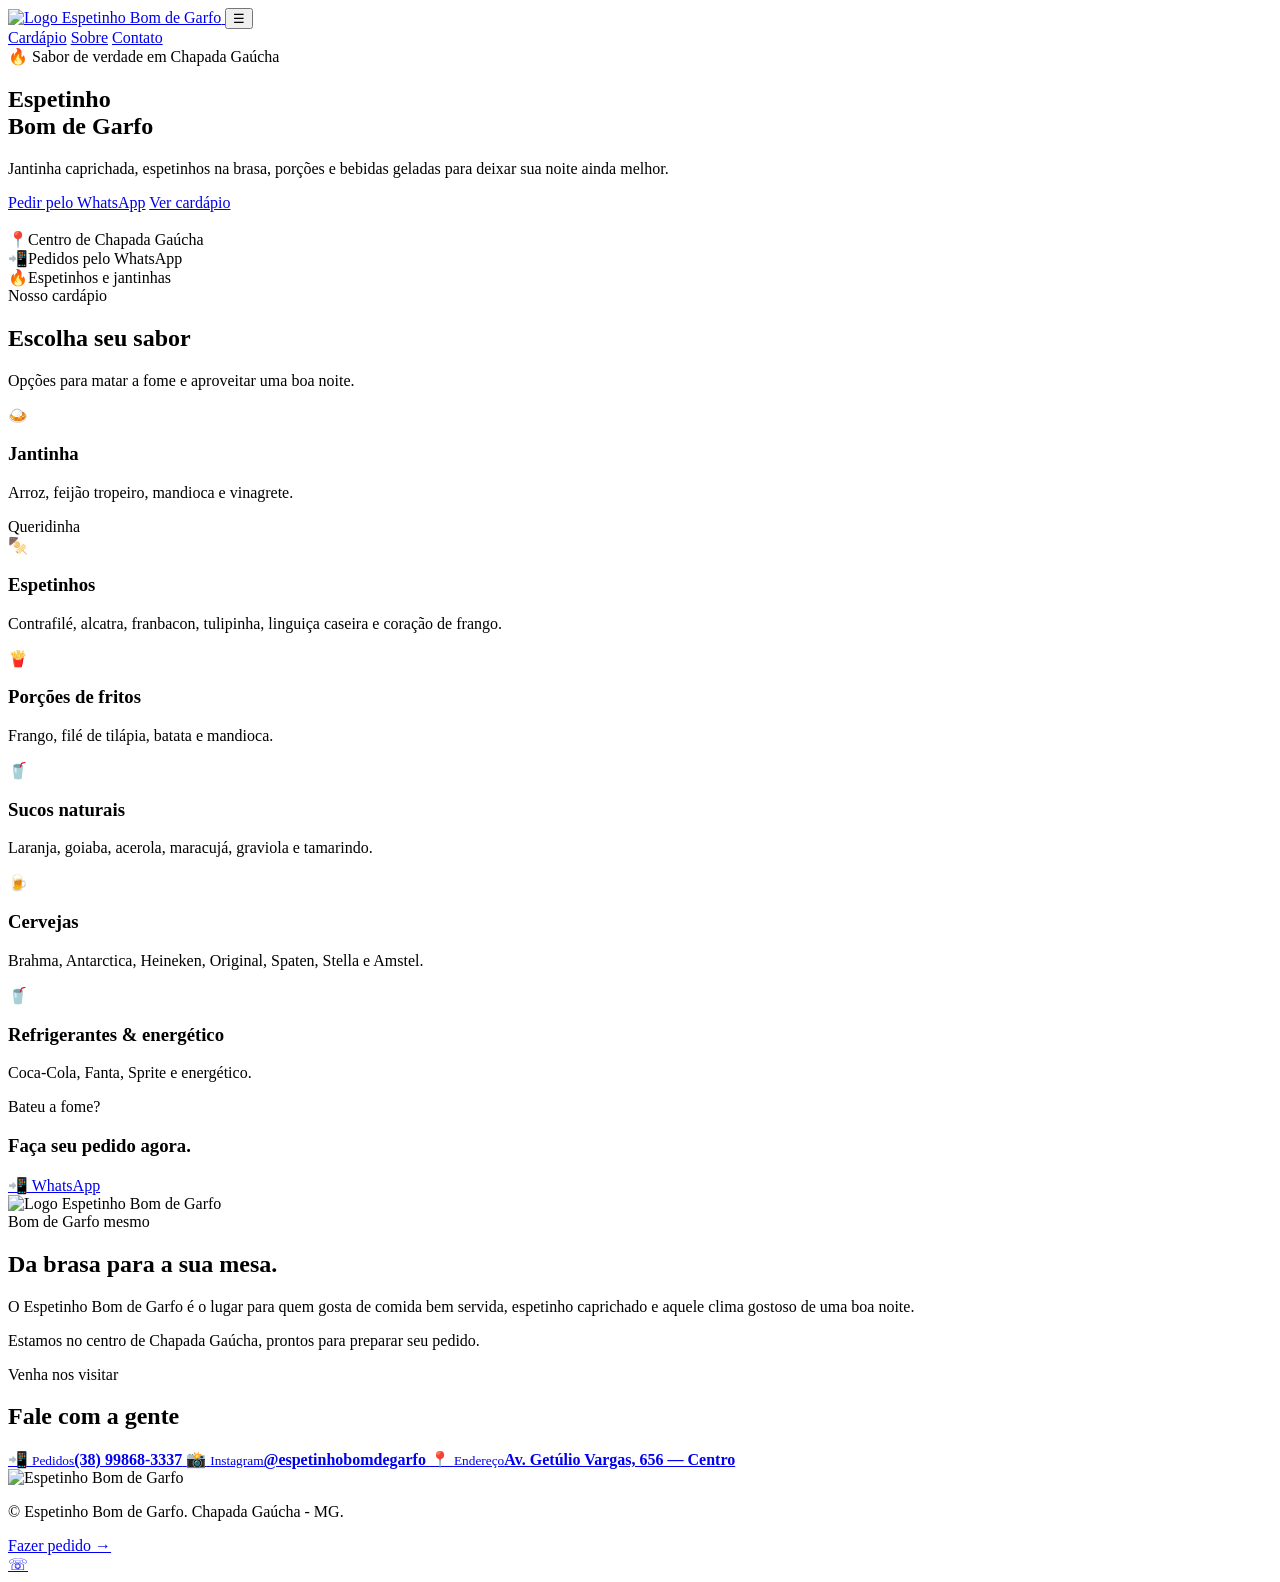
==== index.html @ 521542f4 "Update index.html" ====
<!DOCTYPE html>
<html lang="pt-BR">
<head>
  <meta charset="UTF-8">
  <meta name="viewport" content="width=device-width, initial-scale=1.0">
  <meta name="description" content="Espetinho Bom de Garfo — jantinhas, espetinhos, porções, sucos naturais e bebidas em Chapada Gaúcha - MG.">
  <meta name="theme-color" content="#111111">
  <title>Espetinho Bom de Garfo | Chapada Gaúcha - MG</title>
  <link rel="icon" type="image/png" href="assets/favicon-removebg.png">
  <link rel="preconnect" href="https://fonts.googleapis.com">
  <link rel="preconnect" href="https://fonts.gstatic.com" crossorigin>
  <link href="https://fonts.googleapis.com/css2?family=Bebas+Neue&family=Inter:wght@400;500;600;700;800&display=swap" rel="stylesheet">
  <link rel="stylesheet" href="style.css">
</head>
<body>
  <header class="site-header">
    <a class="brand" href="#inicio" aria-label="Espetinho Bom de Garfo - início">
      <img src="assets/logo.png" alt="Logo Espetinho Bom de Garfo">
    </a>
    <button class="menu-toggle" aria-label="Abrir menu" aria-expanded="false">☰</button>
    <nav class="nav" aria-label="Navegação principal">
      <a href="#cardapio">Cardápio</a>
      <a href="#sobre">Sobre</a>
      <a href="#contato">Contato</a>
    </nav>
  </header>

  <main>
    <section id="inicio" class="hero">
      <div class="hero-content">
        <span class="eyebrow">🔥 Sabor de verdade em Chapada Gaúcha</span>
        <h1>Espetinho<br><span>Bom de Garfo</span></h1>
        <p>Jantinha caprichada, espetinhos na brasa, porções e bebidas geladas para deixar sua noite ainda melhor.</p>
        <div class="hero-actions">
          <a class="btn btn-primary" href="https://wa.me/5538998683337?text=Olá!%20Quero%20fazer%20um%20pedido%20no%20Espetinho%20Bom%20de%20Garfo." target="_blank" rel="noopener">Pedir pelo WhatsApp</a>
          <a class="btn btn-outline" href="#cardapio">Ver cardápio</a>
        </div>
      </div>
      <div class="hero-logo" aria-hidden="true">
        <img src="assets/logo.png" alt="">
      </div>
    </section>

    <section class="quick-info" aria-label="Informações rápidas">
      <div><strong>📍</strong><span>Centro de Chapada Gaúcha</span></div>
      <div><strong>📲</strong><span>Pedidos pelo WhatsApp</span></div>
      <div><strong>🔥</strong><span>Espetinhos e jantinhas</span></div>
    </section>

    <section id="cardapio" class="section menu-section">
      <div class="section-heading">
        <span class="eyebrow">Nosso cardápio</span>
        <h2>Escolha seu sabor</h2>
        <p>Opções para matar a fome e aproveitar uma boa noite.</p>
      </div>

      <div class="menu-grid">
        <article class="menu-card featured">
          <div class="card-icon">🍛</div>
          <div>
            <h3>Jantinha</h3>
            <p>Arroz, feijão tropeiro, mandioca e vinagrete.</p>
          </div>
          <span class="tag">Queridinha</span>
        </article>

        <article class="menu-card">
          <div class="card-icon">🍢</div>
          <div>
            <h3>Espetinhos</h3>
            <p>Contrafilé, alcatra, franbacon, tulipinha, linguiça caseira e coração de frango.</p>
          </div>
        </article>

        <article class="menu-card">
          <div class="card-icon">🍟</div>
          <div>
            <h3>Porções de fritos</h3>
            <p>Frango, filé de tilápia, batata e mandioca.</p>
          </div>
        </article>

        <article class="menu-card">
          <div class="card-icon">🥤</div>
          <div>
            <h3>Sucos naturais</h3>
            <p>Laranja, goiaba, acerola, maracujá, graviola e tamarindo.</p>
          </div>
        </article>

        <article class="menu-card">
          <div class="card-icon">🍺</div>
          <div>
            <h3>Cervejas</h3>
            <p>Brahma, Antarctica, Heineken, Original, Spaten, Stella e Amstel.</p>
          </div>
        </article>

        <article class="menu-card">
          <div class="card-icon">🥤</div>
          <div>
            <h3>Refrigerantes & energético</h3>
            <p>Coca-Cola, Fanta, Sprite e energético.</p>
          </div>
        </article>
      </div>

      <div class="order-banner">
        <div>
          <span class="eyebrow">Bateu a fome?</span>
          <h3>Faça seu pedido agora.</h3>
        </div>
        <a class="btn btn-primary" href="https://wa.me/5538998683337?text=Olá!%20Quero%20fazer%20um%20pedido%20no%20Espetinho%20Bom%20de%20Garfo." target="_blank" rel="noopener">📲 WhatsApp</a>
      </div>
    </section>

    <section id="sobre" class="section about">
      <div class="about-logo">
        <img src="assets/logo.png" alt="Logo Espetinho Bom de Garfo">
      </div>
      <div class="about-copy">
        <span class="eyebrow">Bom de Garfo mesmo</span>
        <h2>Da brasa para a sua mesa.</h2>
        <p>O Espetinho Bom de Garfo é o lugar para quem gosta de comida bem servida, espetinho caprichado e aquele clima gostoso de uma boa noite.</p>
        <p>Estamos no centro de Chapada Gaúcha, prontos para preparar seu pedido.</p>
      </div>
    </section>

    <section id="contato" class="section contact">
      <div class="section-heading">
        <span class="eyebrow">Venha nos visitar</span>
        <h2>Fale com a gente</h2>
      </div>
      <div class="contact-grid">
        <a class="contact-item" href="https://wa.me/5538998683337" target="_blank" rel="noopener">
          <span class="contact-icon">📲</span>
          <span><small>Pedidos</small><strong>(38) 99868-3337</strong></span>
        </a>
        <a class="contact-item" href="https://www.instagram.com/espetinhobomdegarfo/" target="_blank" rel="noopener">
          <span class="contact-icon">📸</span>
          <span><small>Instagram</small><strong>@espetinhobomdegarfo</strong></span>
        </a>
        <a class="contact-item" href="https://www.google.com/maps/search/?api=1&query=Avenida%20Get%C3%BAlio%20Vargas%2C%20656%2C%20Centro%2C%20Chapada%20Ga%C3%BAcha%2C%20MG" target="_blank" rel="noopener">
          <span class="contact-icon">📍</span>
          <span><small>Endereço</small><strong>Av. Getúlio Vargas, 656 — Centro</strong></span>
        </a>
      </div>
    </section>
  </main>

  <footer class="footer">
    <img src="assets/logo.png" alt="Espetinho Bom de Garfo">
    <p>© <span id="year"></span> Espetinho Bom de Garfo. Chapada Gaúcha - MG.</p>
    <a href="https://wa.me/5538998683337?text=Olá!%20Vim%20pelo%20site%20do%20Espetinho%20Bom%20de%20Garfo." target="_blank" rel="noopener">Fazer pedido →</a>
  </footer>

  <a class="floating-whatsapp" href="https://wa.me/5538998683337?text=Olá!%20Quero%20fazer%20um%20pedido%20no%20Espetinho%20Bom%20de%20Garfo." target="_blank" rel="noopener" aria-label="Fazer pedido pelo WhatsApp">☏</a>

  <script src="script.js"></script>
</body>
</html>
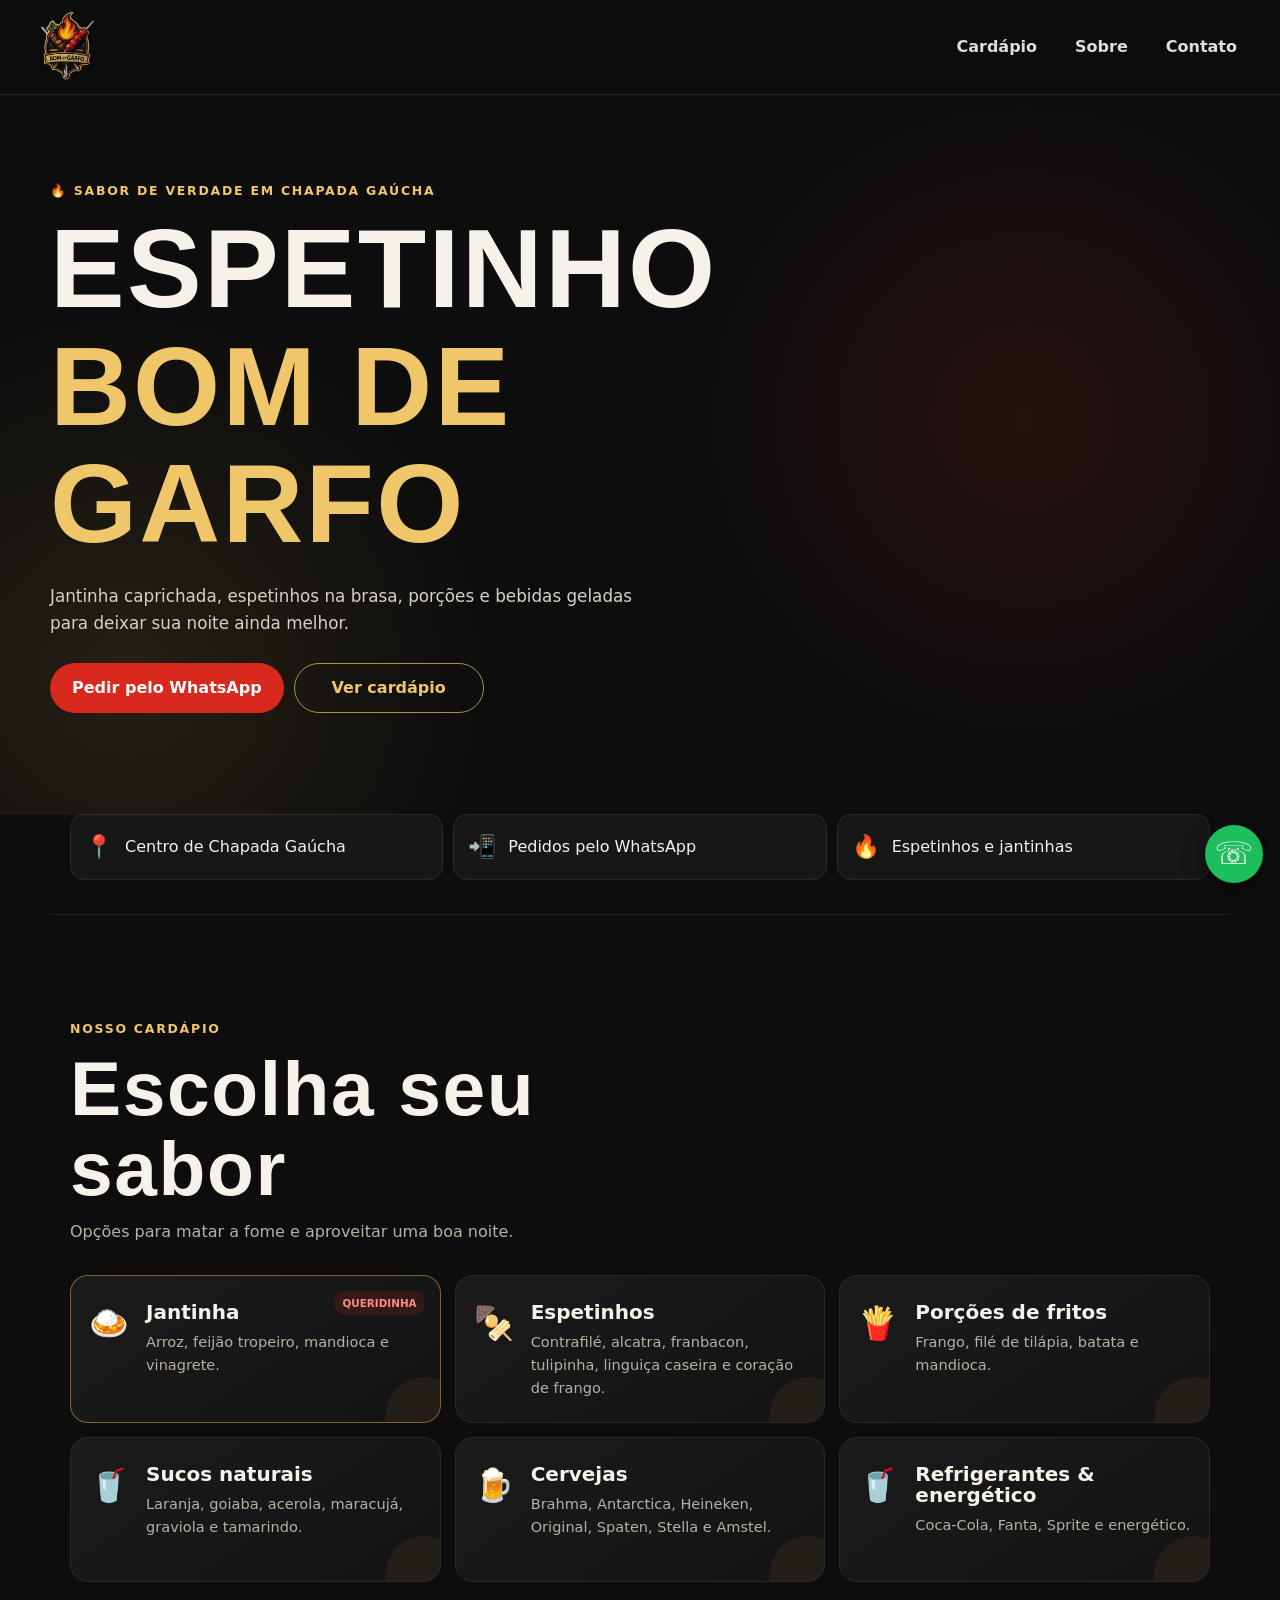
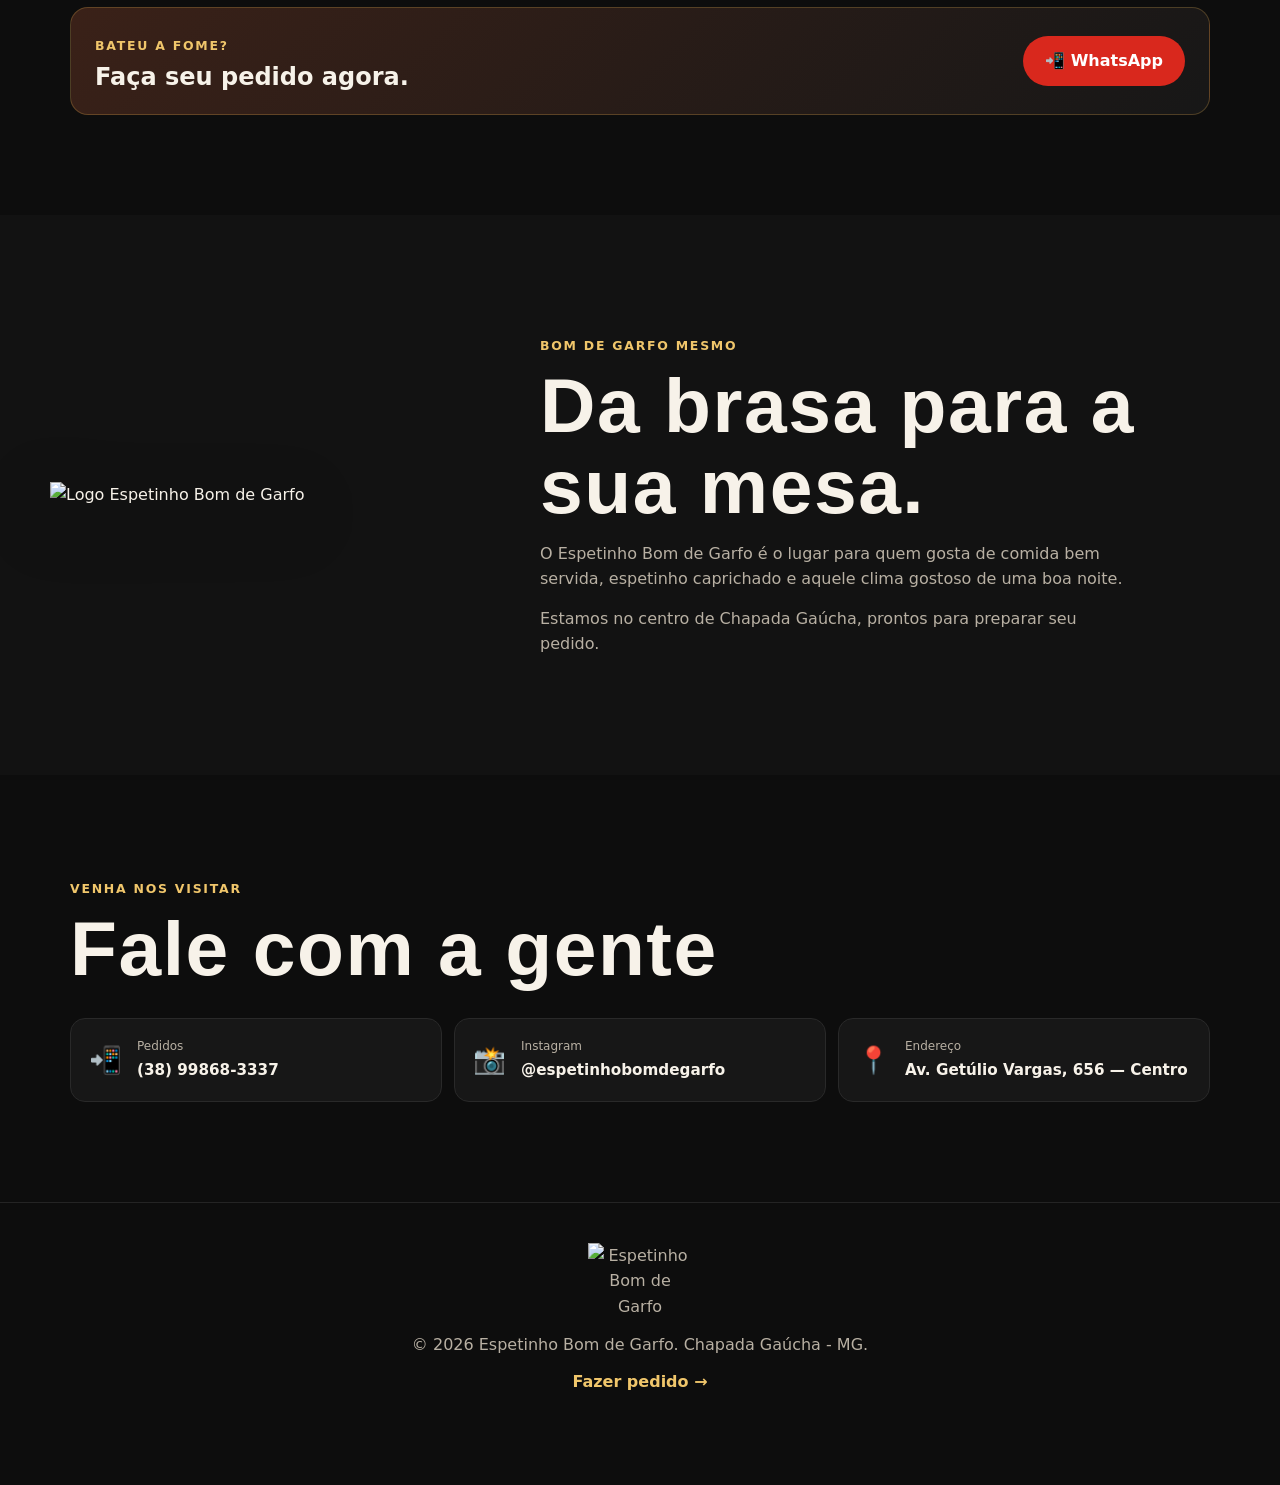
==== commit cb2867f2: "Update index.html" ====
--- a/index.html
+++ b/index.html
@@ -6,7 +6,7 @@
   <meta name="description" content="Espetinho Bom de Garfo — jantinhas, espetinhos, porções, sucos naturais e bebidas em Chapada Gaúcha - MG.">
   <meta name="theme-color" content="#111111">
   <title>Espetinho Bom de Garfo | Chapada Gaúcha - MG</title>
-  <link rel="icon" type="image/png" href="assets/favicon-removebg.png">
+  <link rel="icon" type="image/png" href="favicon-removebg.png">
   <link rel="preconnect" href="https://fonts.googleapis.com">
   <link rel="preconnect" href="https://fonts.gstatic.com" crossorigin>
   <link href="https://fonts.googleapis.com/css2?family=Bebas+Neue&family=Inter:wght@400;500;600;700;800&display=swap" rel="stylesheet">
@@ -15,7 +15,7 @@
 <body>
   <header class="site-header">
     <a class="brand" href="#inicio" aria-label="Espetinho Bom de Garfo - início">
-      <img src="assets/logo.png" alt="Logo Espetinho Bom de Garfo">
+      <img src="logo.png" alt="Logo Espetinho Bom de Garfo">
     </a>
     <button class="menu-toggle" aria-label="Abrir menu" aria-expanded="false">☰</button>
     <nav class="nav" aria-label="Navegação principal">
--- a/style.css
+++ b/style.css
@@ -0,0 +1,206 @@
+:root {
+  --bg: #0d0d0d;
+  --surface: #171717;
+  --surface-2: #202020;
+  --text: #f7f2e9;
+  --muted: #b8b0a3;
+  --gold: #d5a24a;
+  --gold-light: #f0c66b;
+  --red: #d9281d;
+  --max: 1180px;
+  --radius: 18px;
+}
+
+* { box-sizing: border-box; margin: 0; padding: 0; }
+html { scroll-behavior: smooth; }
+body {
+  font-family: "Inter", system-ui, sans-serif;
+  background: var(--bg);
+  color: var(--text);
+  line-height: 1.6;
+  overflow-x: hidden;
+}
+a { color: inherit; text-decoration: none; }
+img { max-width: 100%; display: block; }
+button { font: inherit; }
+
+.site-header {
+  position: sticky; top: 0; z-index: 20;
+  display: flex; align-items: center; justify-content: space-between;
+  min-height: 72px; padding: 8px 18px;
+  background: rgba(13,13,13,.94);
+  border-bottom: 1px solid rgba(213,162,74,.18);
+  backdrop-filter: blur(12px);
+}
+.brand img { width: 68px; height: 68px; object-fit: contain; }
+.menu-toggle {
+  border: 0; background: transparent; color: var(--text);
+  font-size: 30px; cursor: pointer; line-height: 1;
+}
+.nav {
+  position: absolute; top: 72px; left: 0; right: 0;
+  display: none; flex-direction: column; gap: 2px;
+  padding: 10px 18px 18px; background: #101010;
+  border-bottom: 1px solid rgba(213,162,74,.2);
+}
+.nav.open { display: flex; }
+.nav a { padding: 12px; font-weight: 700; }
+
+.hero {
+  position: relative; min-height: calc(100vh - 72px);
+  display: flex; align-items: center;
+  padding: 54px 20px 70px;
+  background:
+    radial-gradient(circle at 80% 45%, rgba(217,40,29,.13), transparent 30%),
+    radial-gradient(circle at 10% 80%, rgba(213,162,74,.12), transparent 28%);
+}
+.hero-content { position: relative; z-index: 2; max-width: 650px; }
+.eyebrow {
+  display: inline-block; margin-bottom: 9px;
+  color: var(--gold-light); font-size: .78rem; font-weight: 800;
+  letter-spacing: .14em; text-transform: uppercase;
+}
+.hero h1, h2, h3 { line-height: 1.05; }
+.hero h1 {
+  font-family: "Bebas Neue", sans-serif;
+  font-size: clamp(4rem, 19vw, 7rem);
+  letter-spacing: .02em;
+  text-transform: uppercase;
+}
+.hero h1 span { color: var(--gold-light); }
+.hero p { max-width: 590px; margin: 20px 0 26px; color: #d6d0c7; font-size: 1.05rem; }
+.hero-actions { display: flex; flex-direction: column; gap: 10px; }
+.btn {
+  display: inline-flex; justify-content: center; align-items: center;
+  min-height: 50px; padding: 0 22px; border-radius: 999px;
+  font-weight: 800; transition: transform .2s, background .2s;
+}
+.btn:hover { transform: translateY(-2px); }
+.btn-primary { background: var(--red); color: white; }
+.btn-primary:hover { background: #ef382c; }
+.btn-outline { border: 1px solid rgba(240,198,107,.7); color: var(--gold-light); }
+
+.hero-logo { display: none; }
+
+.quick-info {
+  display: grid; grid-template-columns: 1fr;
+  max-width: var(--max); margin: -1px auto 0; padding: 0 20px 34px;
+  gap: 10px;
+}
+.quick-info div {
+  display: flex; gap: 12px; align-items: center;
+  padding: 14px; background: var(--surface);
+  border: 1px solid #292929; border-radius: 14px;
+}
+.quick-info strong { font-size: 1.4rem; }
+
+.section { max-width: var(--max); margin: auto; padding: 74px 20px; }
+.section-heading { max-width: 650px; margin-bottom: 30px; }
+.section h2 { font-family: "Bebas Neue", sans-serif; font-size: clamp(2.7rem, 11vw, 4.8rem); letter-spacing: .02em; }
+.section-heading p { color: var(--muted); margin-top: 10px; }
+
+.menu-section { border-top: 1px solid #242424; }
+.menu-grid { display: grid; gap: 14px; }
+.menu-card {
+  position: relative; display: flex; gap: 15px;
+  padding: 22px 18px; min-height: 145px;
+  background: linear-gradient(145deg, #1b1b1b, #131313);
+  border: 1px solid #2a2a2a; border-radius: var(--radius);
+  overflow: hidden;
+}
+.menu-card::after {
+  content: ""; position: absolute; width: 80px; height: 80px;
+  right: -25px; bottom: -35px; border-radius: 50%;
+  background: rgba(213,162,74,.08);
+}
+.menu-card h3 { font-size: 1.25rem; margin: 4px 0 7px; }
+.menu-card p { color: var(--muted); font-size: .91rem; }
+.card-icon { font-size: 2rem; min-width: 42px; }
+.menu-card.featured { border-color: rgba(213,162,74,.55); }
+.tag {
+  position: absolute; top: 15px; right: 15px;
+  padding: 4px 8px; border-radius: 99px;
+  background: rgba(217,40,29,.15); color: #ff8c84;
+  font-size: .65rem; font-weight: 800; text-transform: uppercase;
+}
+.order-banner {
+  display: flex; flex-direction: column; gap: 18px;
+  margin-top: 25px; padding: 24px;
+  border-radius: var(--radius);
+  background: linear-gradient(135deg, #3a2118, #171717);
+  border: 1px solid rgba(213,162,74,.28);
+}
+.order-banner h3 { font-size: 1.5rem; }
+.order-banner .btn { width: 100%; }
+
+.about {
+  display: grid; gap: 30px; align-items: center;
+  background: #121212; max-width: none;
+  padding-left: max(20px, calc((100vw - var(--max)) / 2));
+  padding-right: max(20px, calc((100vw - var(--max)) / 2));
+}
+.about-logo { display: flex; justify-content: center; }
+.about-logo img { width: min(100%, 310px); filter: drop-shadow(0 18px 30px rgba(0,0,0,.5)); }
+.about-copy p { color: var(--muted); margin-top: 14px; max-width: 600px; }
+
+.contact-grid { display: grid; gap: 12px; }
+.contact-item {
+  display: flex; align-items: center; gap: 15px;
+  padding: 18px; background: var(--surface);
+  border: 1px solid #292929; border-radius: 15px;
+}
+.contact-icon { font-size: 1.65rem; }
+.contact-item small { display: block; color: var(--muted); font-size: .75rem; }
+.contact-item strong { display: block; font-size: .95rem; margin-top: 2px; }
+
+.footer {
+  display: flex; flex-direction: column; align-items: center;
+  gap: 12px; text-align: center; padding: 40px 20px 90px;
+  border-top: 1px solid #242424; color: var(--muted);
+}
+.footer img { width: 105px; }
+.footer a { color: var(--gold-light); font-weight: 800; }
+
+.floating-whatsapp {
+  position: fixed; right: 17px; bottom: 17px; z-index: 30;
+  display: grid; place-items: center; width: 58px; height: 58px;
+  border-radius: 50%; background: #1ebe5d; color: white;
+  font-size: 31px; box-shadow: 0 8px 25px rgba(0,0,0,.45);
+}
+
+@media (min-width: 620px) {
+  .site-header { padding-left: 28px; padding-right: 28px; }
+  .hero { padding-left: 6vw; padding-right: 6vw; }
+  .hero-actions { flex-direction: row; }
+  .hero-actions .btn { width: auto; min-width: 190px; }
+  .quick-info { grid-template-columns: repeat(3, 1fr); }
+  .menu-grid { grid-template-columns: repeat(2, 1fr); }
+  .order-banner { flex-direction: row; align-items: center; justify-content: space-between; }
+  .order-banner .btn { width: auto; }
+  .contact-grid { grid-template-columns: repeat(3, 1fr); }
+}
+
+@media (min-width: 900px) {
+  .site-header { min-height: 82px; }
+  .brand img { width: 78px; height: 78px; }
+  .menu-toggle { display: none; }
+  .nav { position: static; display: flex; flex-direction: row; gap: 8px; padding: 0; background: transparent; border: 0; }
+  .nav a { padding: 10px 15px; color: #ddd; }
+  .nav a:hover { color: var(--gold-light); }
+  .hero { min-height: 720px; padding-top: 70px; padding-bottom: 90px; }
+  .hero-logo {
+    display: block; position: absolute; right: 4vw; top: 50%;
+    width: min(43vw, 540px); transform: translateY(-50%);
+    opacity: .95; filter: drop-shadow(0 20px 45px rgba(0,0,0,.6));
+  }
+  .hero-logo img { width: 100%; }
+  .menu-grid { grid-template-columns: repeat(3, 1fr); }
+  .about { grid-template-columns: .8fr 1.2fr; min-height: 560px; }
+  .about-logo { justify-content: flex-start; }
+  .section { padding-top: 100px; padding-bottom: 100px; }
+}
+
+@media (min-width: 1150px) {
+  .hero-logo { right: 8vw; }
+  .hero { padding-left: max(40px, calc((100vw - var(--max)) / 2)); }
+}
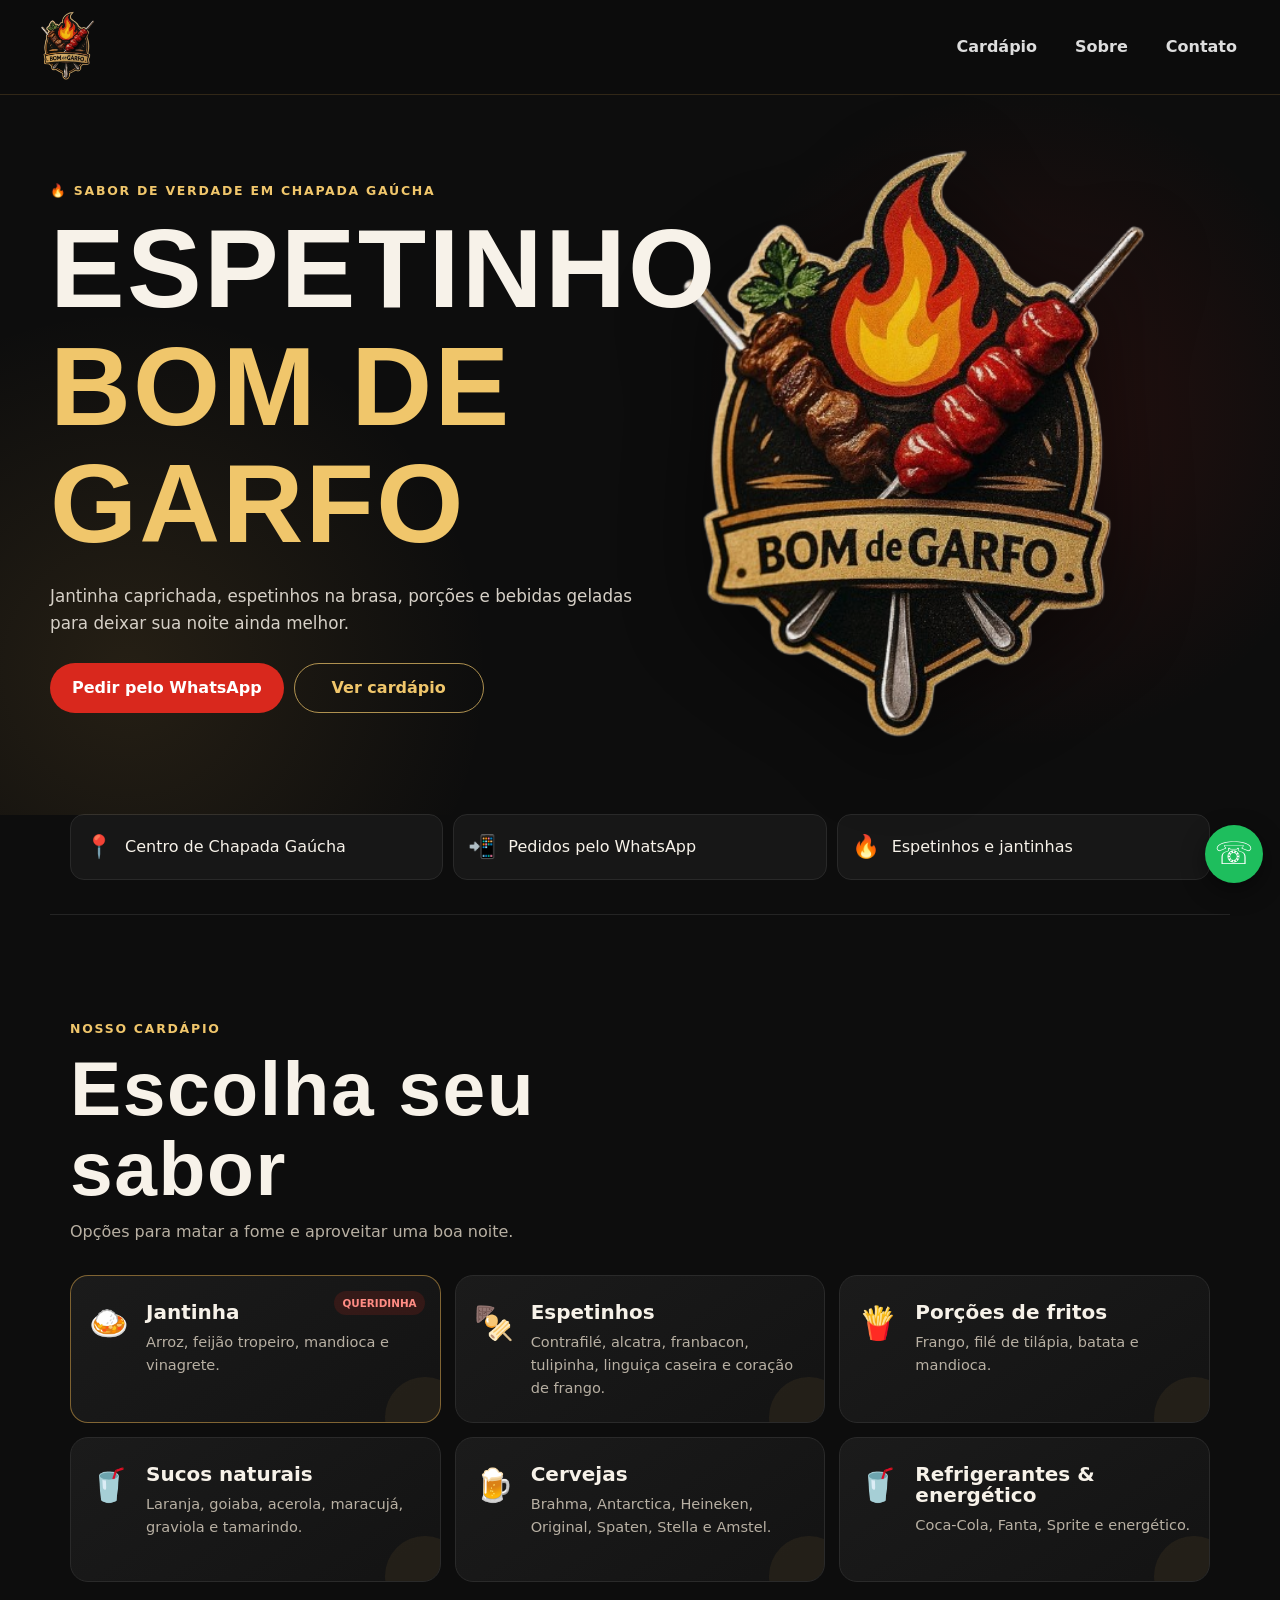
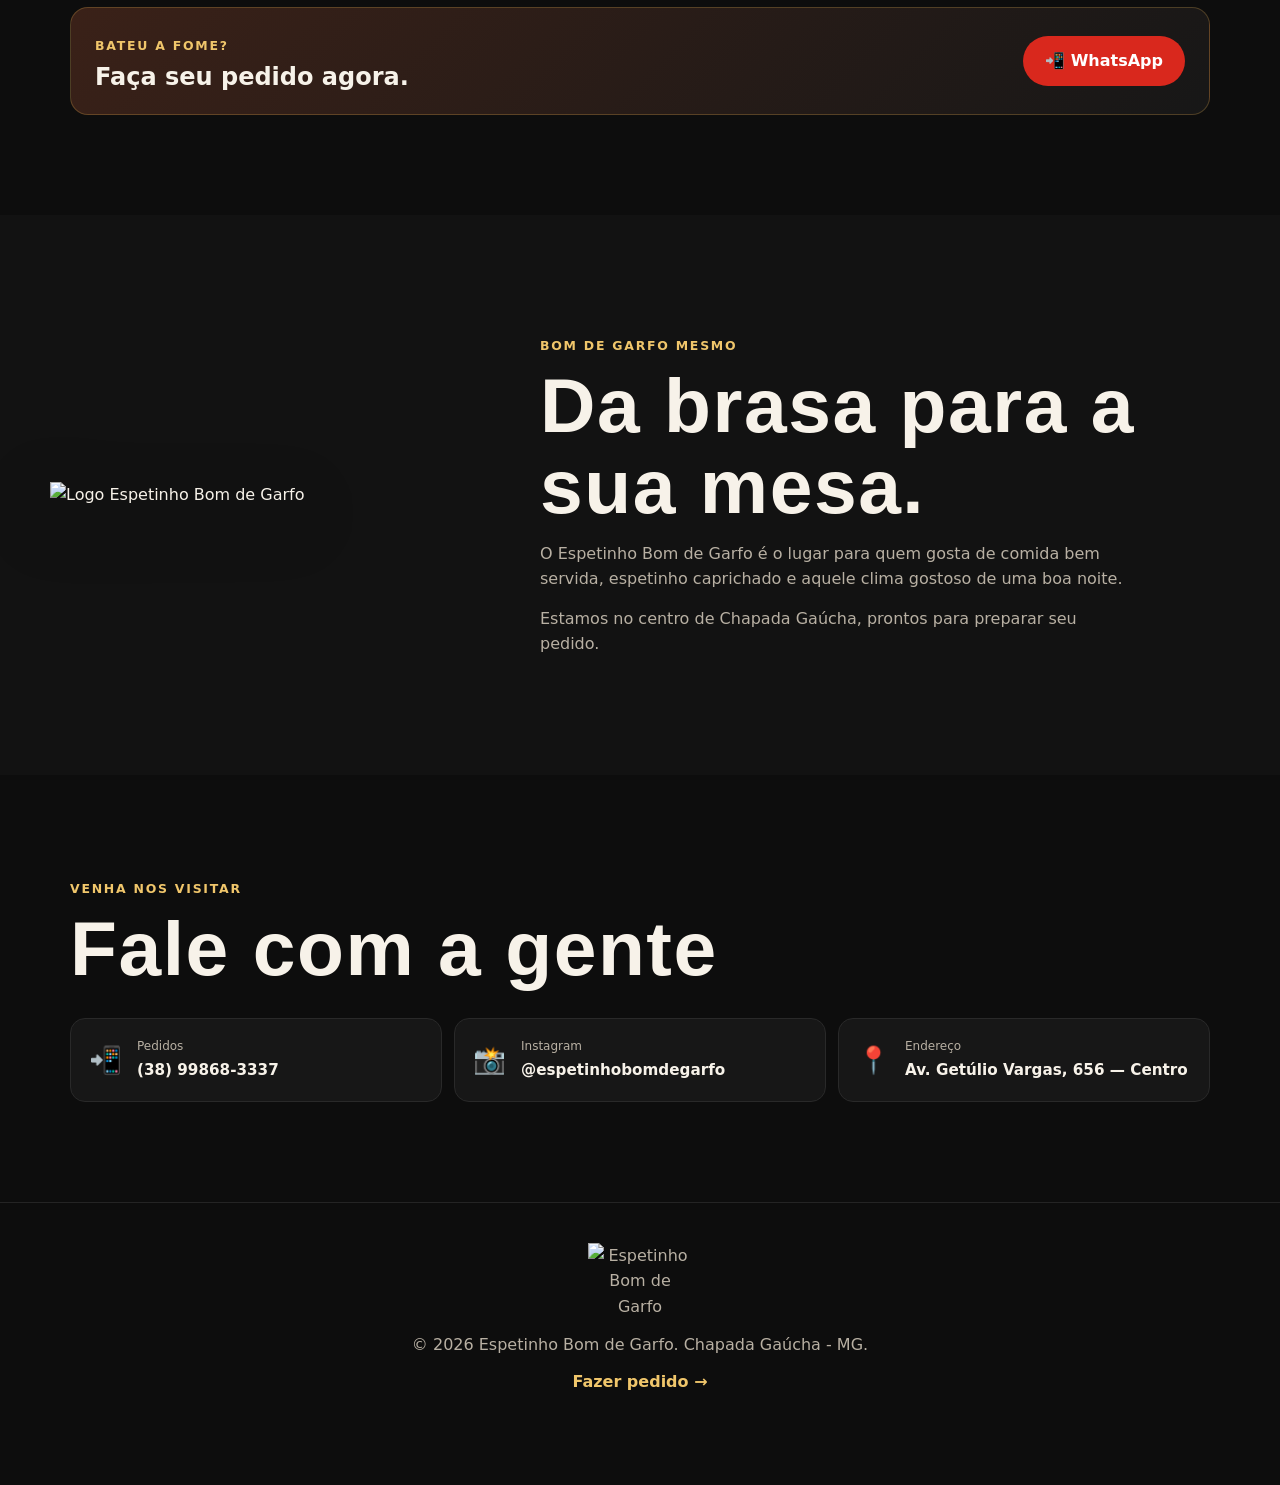
==== commit 3c20fb74: "Update index.html" ====
--- a/index.html
+++ b/index.html
@@ -37,7 +37,7 @@
         </div>
       </div>
       <div class="hero-logo" aria-hidden="true">
-        <img src="assets/logo.png" alt="">
+        <img src="/logo.png" alt="">
       </div>
     </section>
 
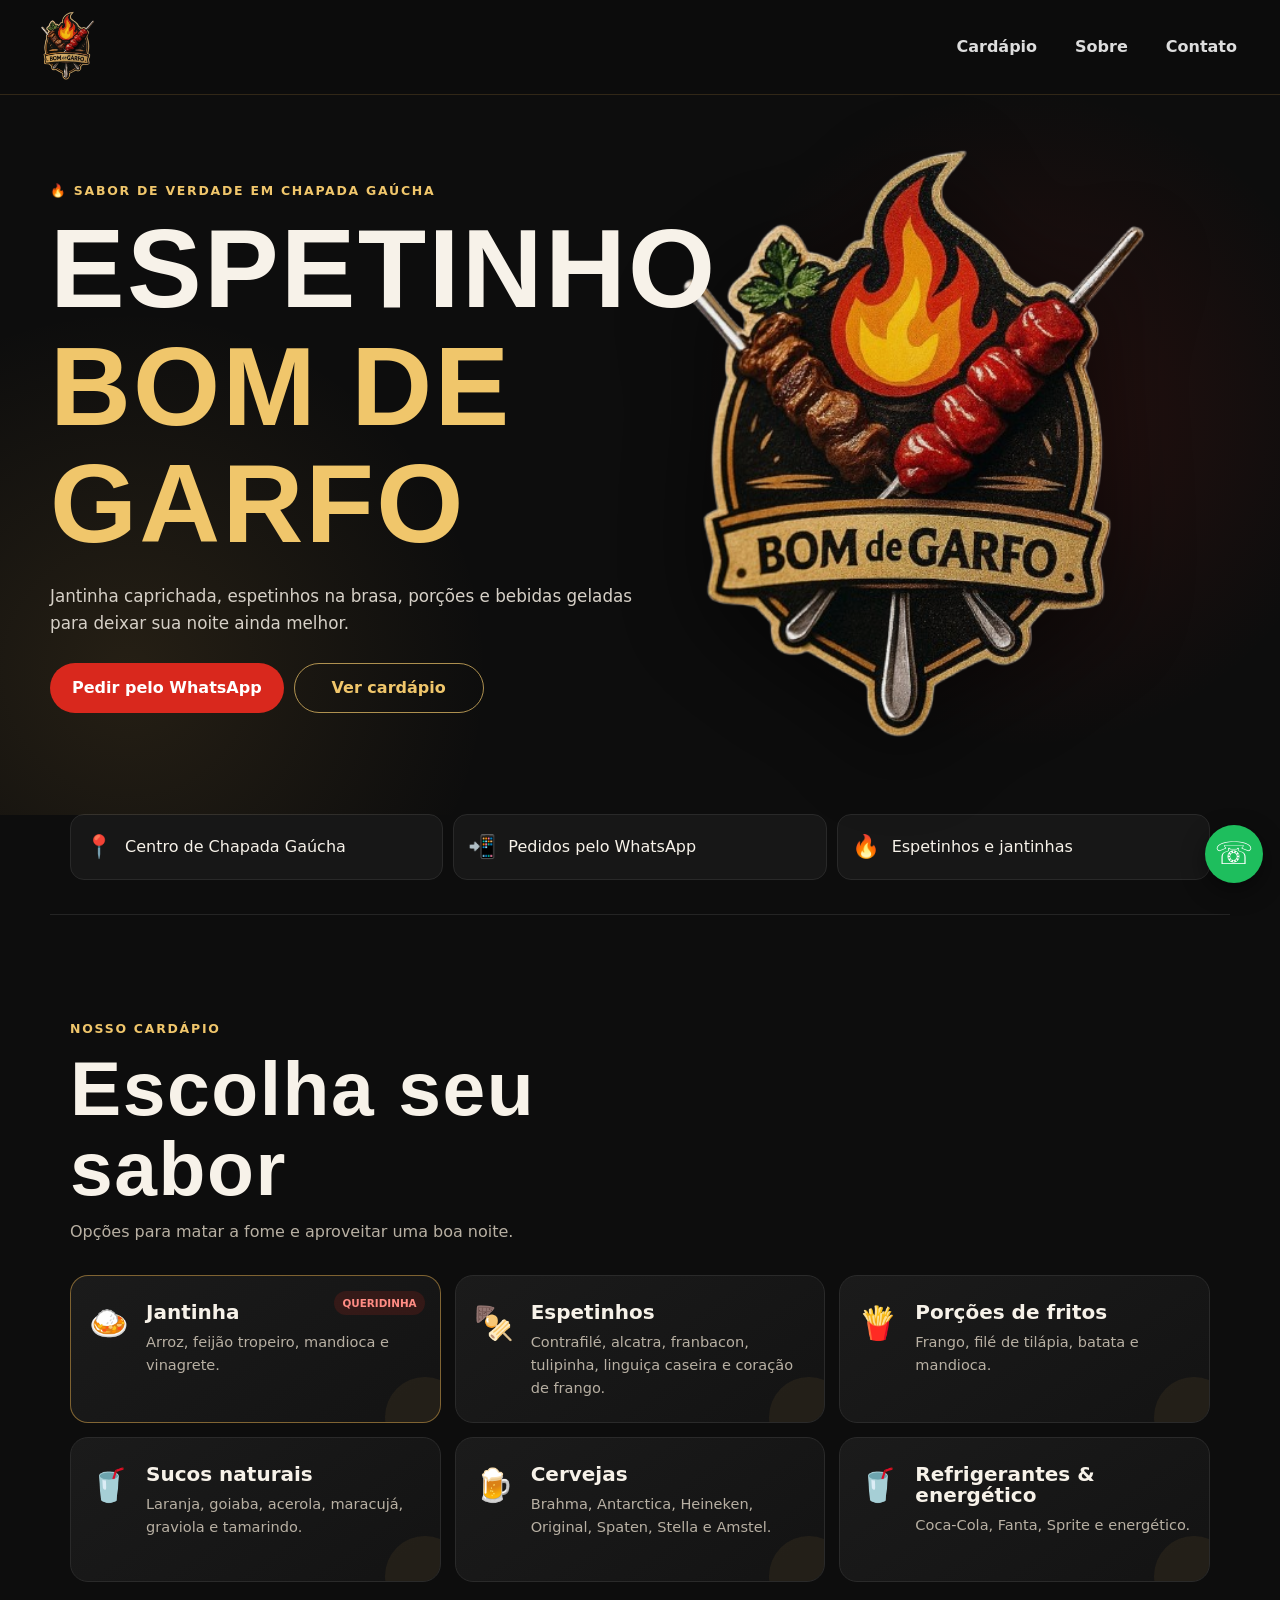
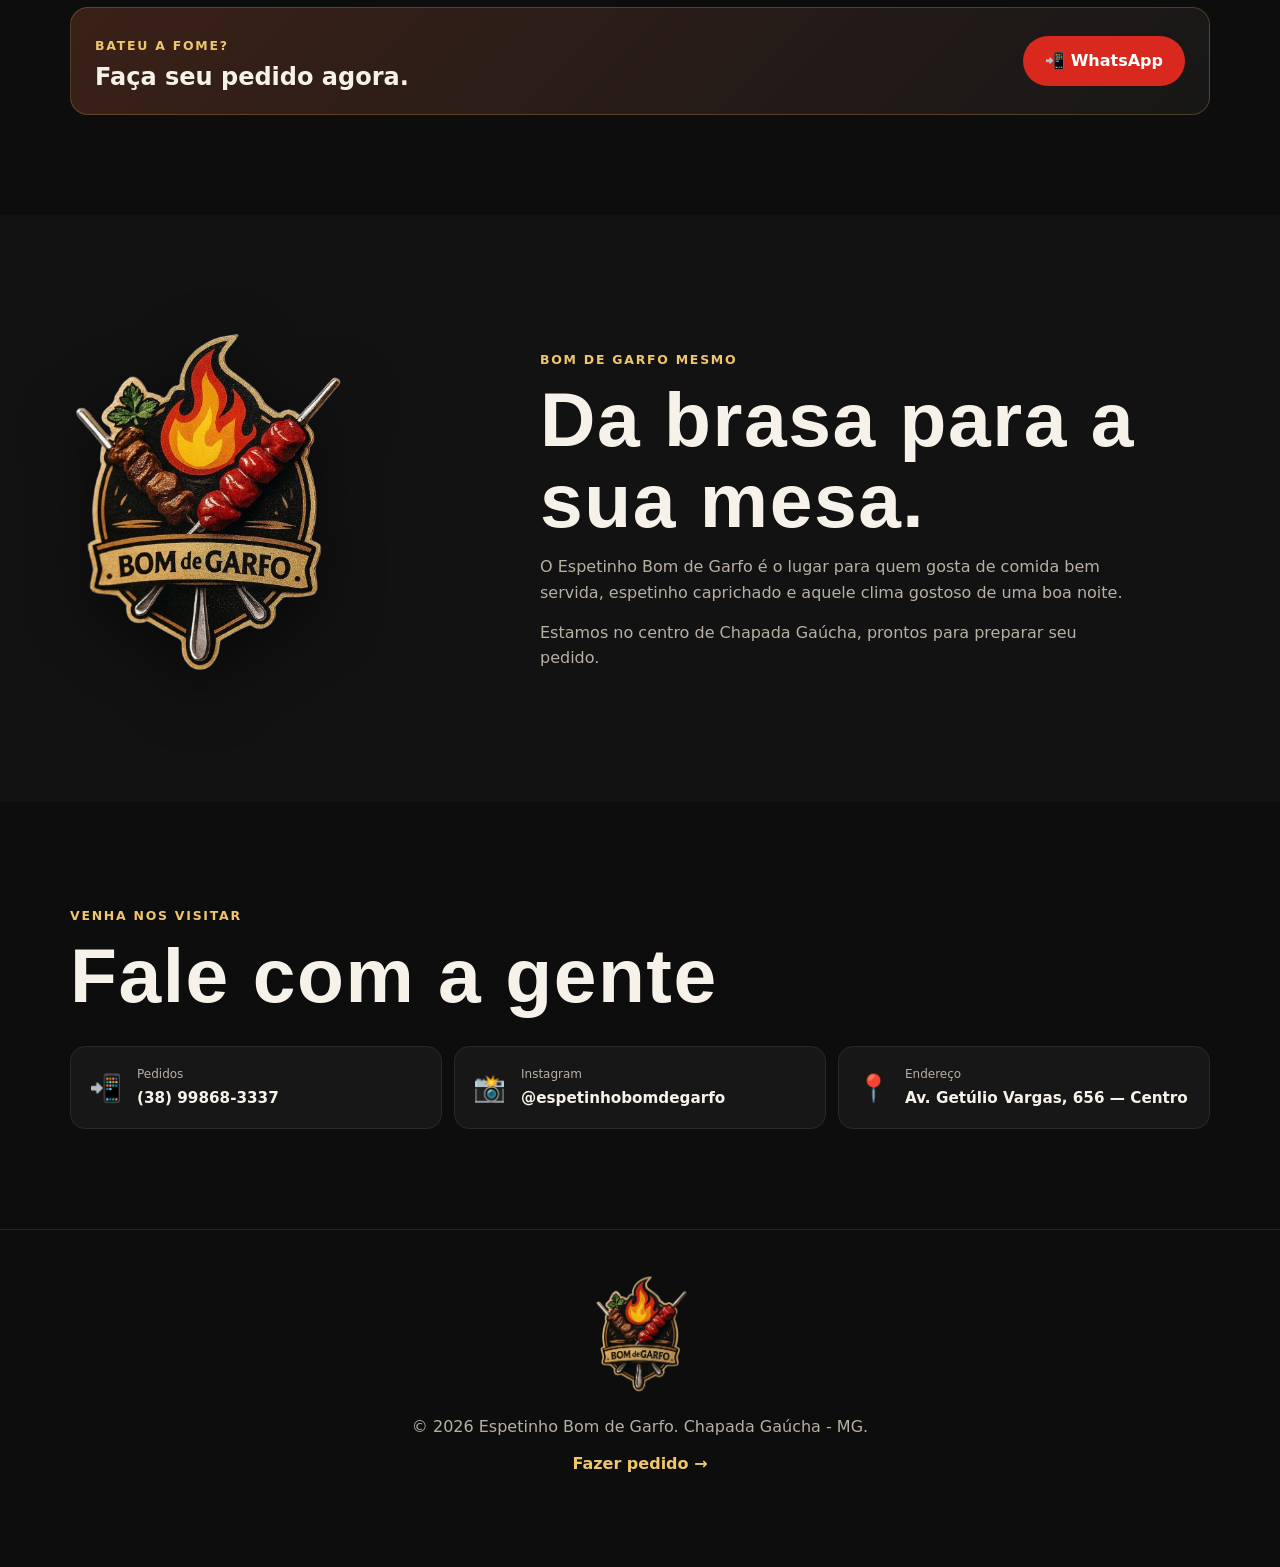
==== commit 84e32cff: "Update index.html" ====
--- a/index.html
+++ b/index.html
@@ -116,7 +116,7 @@
 
     <section id="sobre" class="section about">
       <div class="about-logo">
-        <img src="assets/logo.png" alt="Logo Espetinho Bom de Garfo">
+        <img src="/logo.png" alt="Logo Espetinho Bom de Garfo">
       </div>
       <div class="about-copy">
         <span class="eyebrow">Bom de Garfo mesmo</span>
@@ -149,7 +149,7 @@
   </main>
 
   <footer class="footer">
-    <img src="assets/logo.png" alt="Espetinho Bom de Garfo">
+    <img src="logo.png" alt="Espetinho Bom de Garfo">
     <p>© <span id="year"></span> Espetinho Bom de Garfo. Chapada Gaúcha - MG.</p>
     <a href="https://wa.me/5538998683337?text=Olá!%20Vim%20pelo%20site%20do%20Espetinho%20Bom%20de%20Garfo." target="_blank" rel="noopener">Fazer pedido →</a>
   </footer>
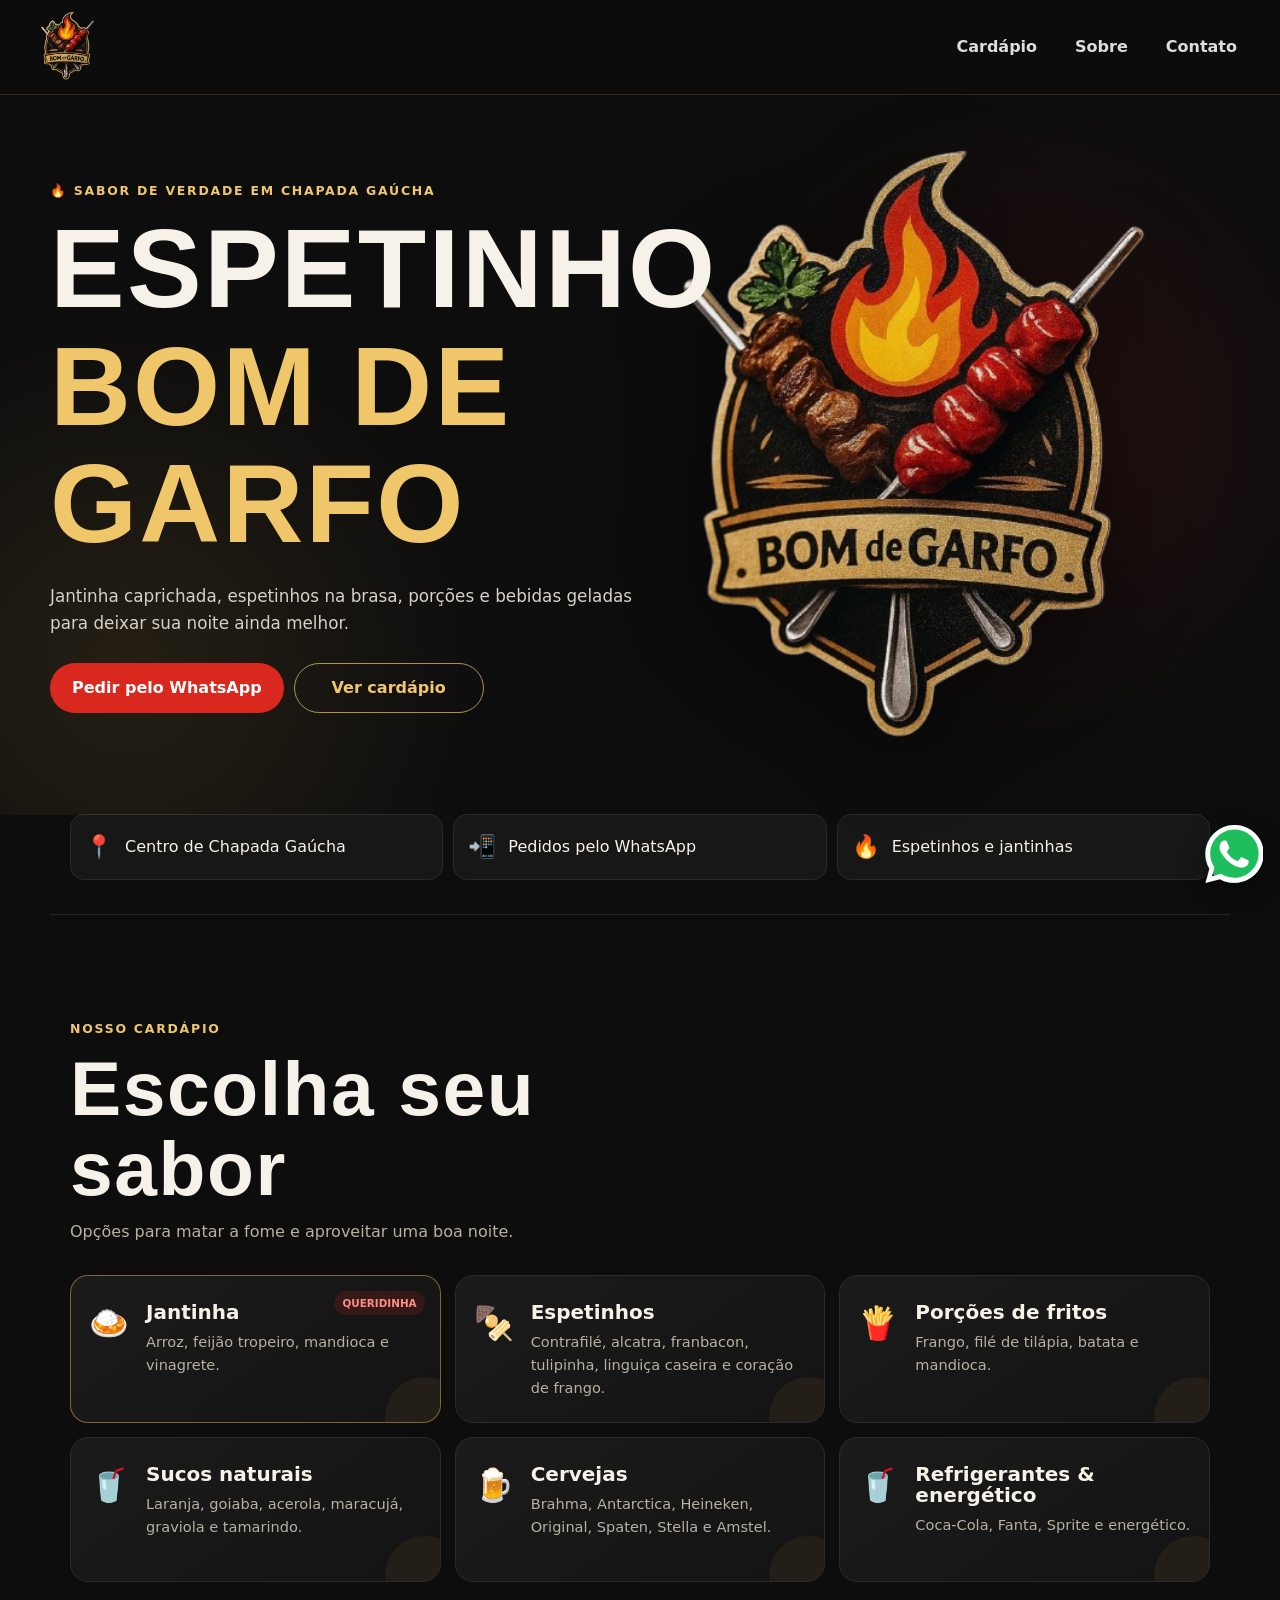
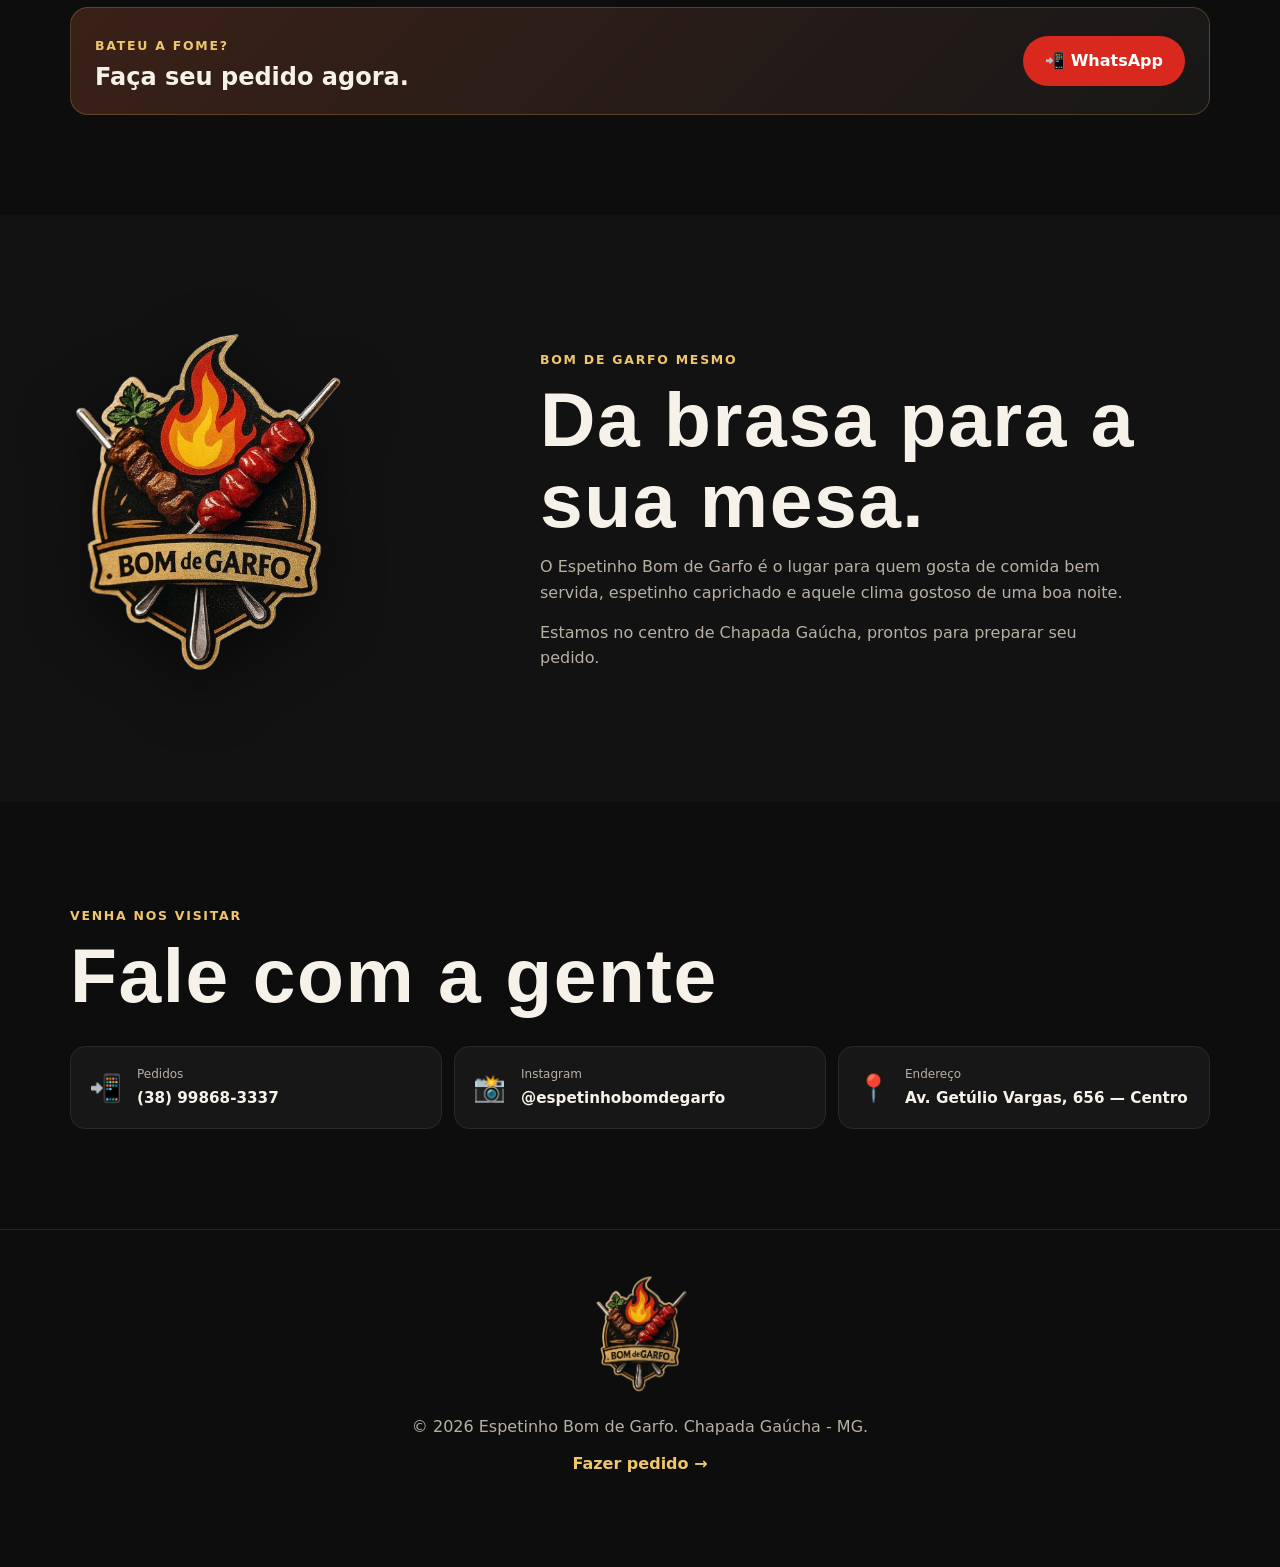
==== commit 40f49734: "Update index.html" ====
--- a/index.html
+++ b/index.html
@@ -154,8 +154,18 @@
     <a href="https://wa.me/5538998683337?text=Olá!%20Vim%20pelo%20site%20do%20Espetinho%20Bom%20de%20Garfo." target="_blank" rel="noopener">Fazer pedido →</a>
   </footer>
 
-  <a class="floating-whatsapp" href="https://wa.me/5538998683337?text=Olá!%20Quero%20fazer%20um%20pedido%20no%20Espetinho%20Bom%20de%20Garfo." target="_blank" rel="noopener" aria-label="Fazer pedido pelo WhatsApp">☏</a>
+  <a class="floating-whatsapp"
+   href="https://wa.me/5538998683337?text=Olá!%20Quero%20fazer%20um%20pedido%20no%20Espetinho%20Bom%20de%20Garfo."
+   target="_blank"
+   rel="noopener"
+   aria-label="Fazer pedido pelo WhatsApp">
 
+    <svg viewBox="0 0 24 24" aria-hidden="true">
+        <path fill="currentColor" d="M17.472 14.382c-.297-.149-1.758-.867-2.03-.967-.273-.099-.471-.148-.67.15-.197.297-.767.966-.94 1.164-.173.199-.347.223-.644.075-.297-.15-1.255-.463-2.39-1.475-.883-.788-1.48-1.761-1.653-2.059-.173-.297-.018-.458.13-.606.134-.133.298-.347.446-.52.149-.174.198-.298.298-.497.099-.198.05-.372-.025-.521-.075-.149-.669-1.611-.916-2.206-.242-.579-.487-.5-.669-.51l-.57-.01c-.198 0-.52.074-.792.372s-1.04 1.016-1.04 2.479 1.065 2.876 1.213 3.075c.149.198 2.095 3.2 5.076 4.487.709.306 1.263.489 1.694.626.712.226 1.36.194 1.872.118.571-.085 1.758-.719 2.006-1.413.248-.694.248-1.289.173-1.413-.074-.124-.272-.198-.57-.347m-5.421 7.403h-.004a9.87 9.87 0 01-5.031-1.378l-.361-.214-3.741.982 1-3.648-.235-.374a9.86 9.86 0 01-1.511-5.26C2.17 6.43 6.7 1.9 12.27 1.9a9.84 9.84 0 017.01 2.91 9.84 9.84 0 012.904 7.014c-.002 5.57-4.53 10.1-10.133 10.1M20.82 3.53A12.02 12.02 0 0012.27 0C5.64 0 .24 5.4.24 12.03c0 2.12.55 4.19 1.6 6.02L.16 24l6.09-1.6a12.03 12.03 0 006.02 1.54h.01c6.63 0 12.03-5.4 12.03-12.03 0-3.21-1.25-6.23-3.49-8.38"/>
+    </svg>
+
+</a>
+  
   <script src="script.js"></script>
 </body>
 </html>
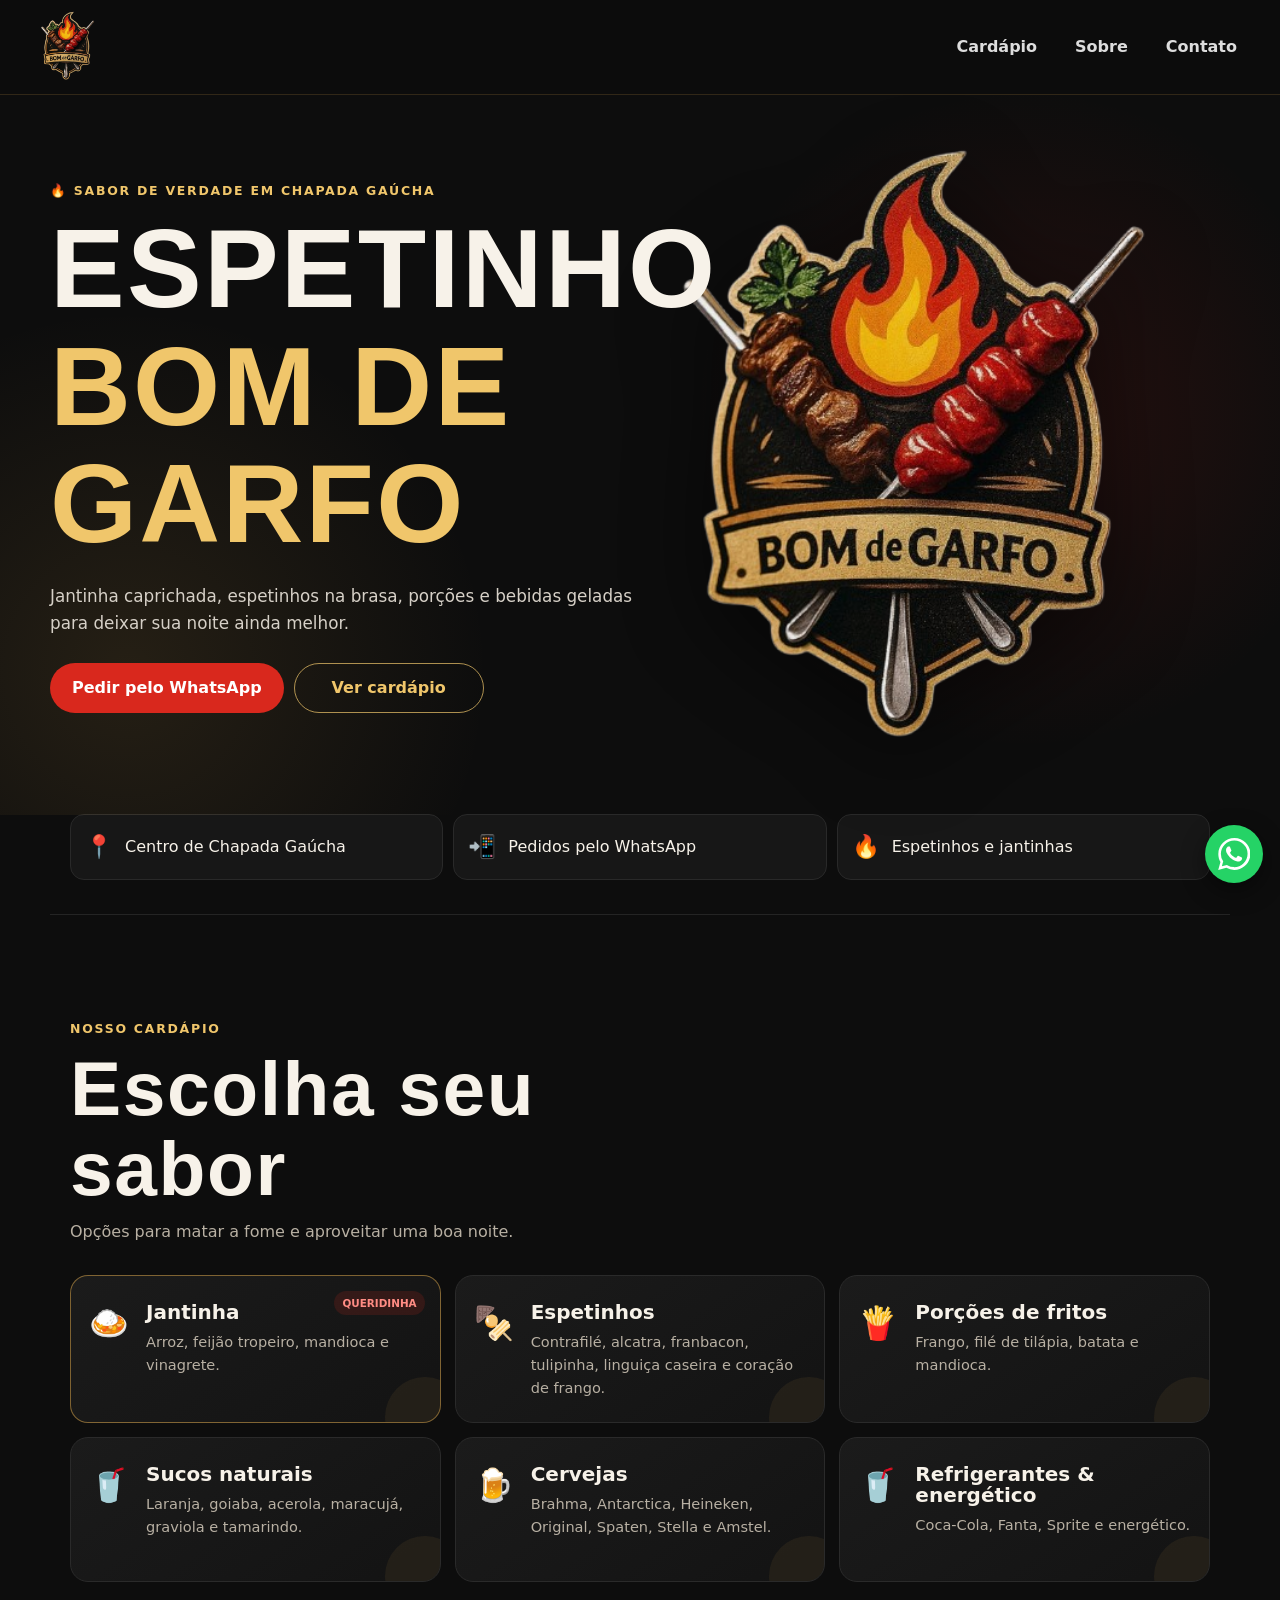
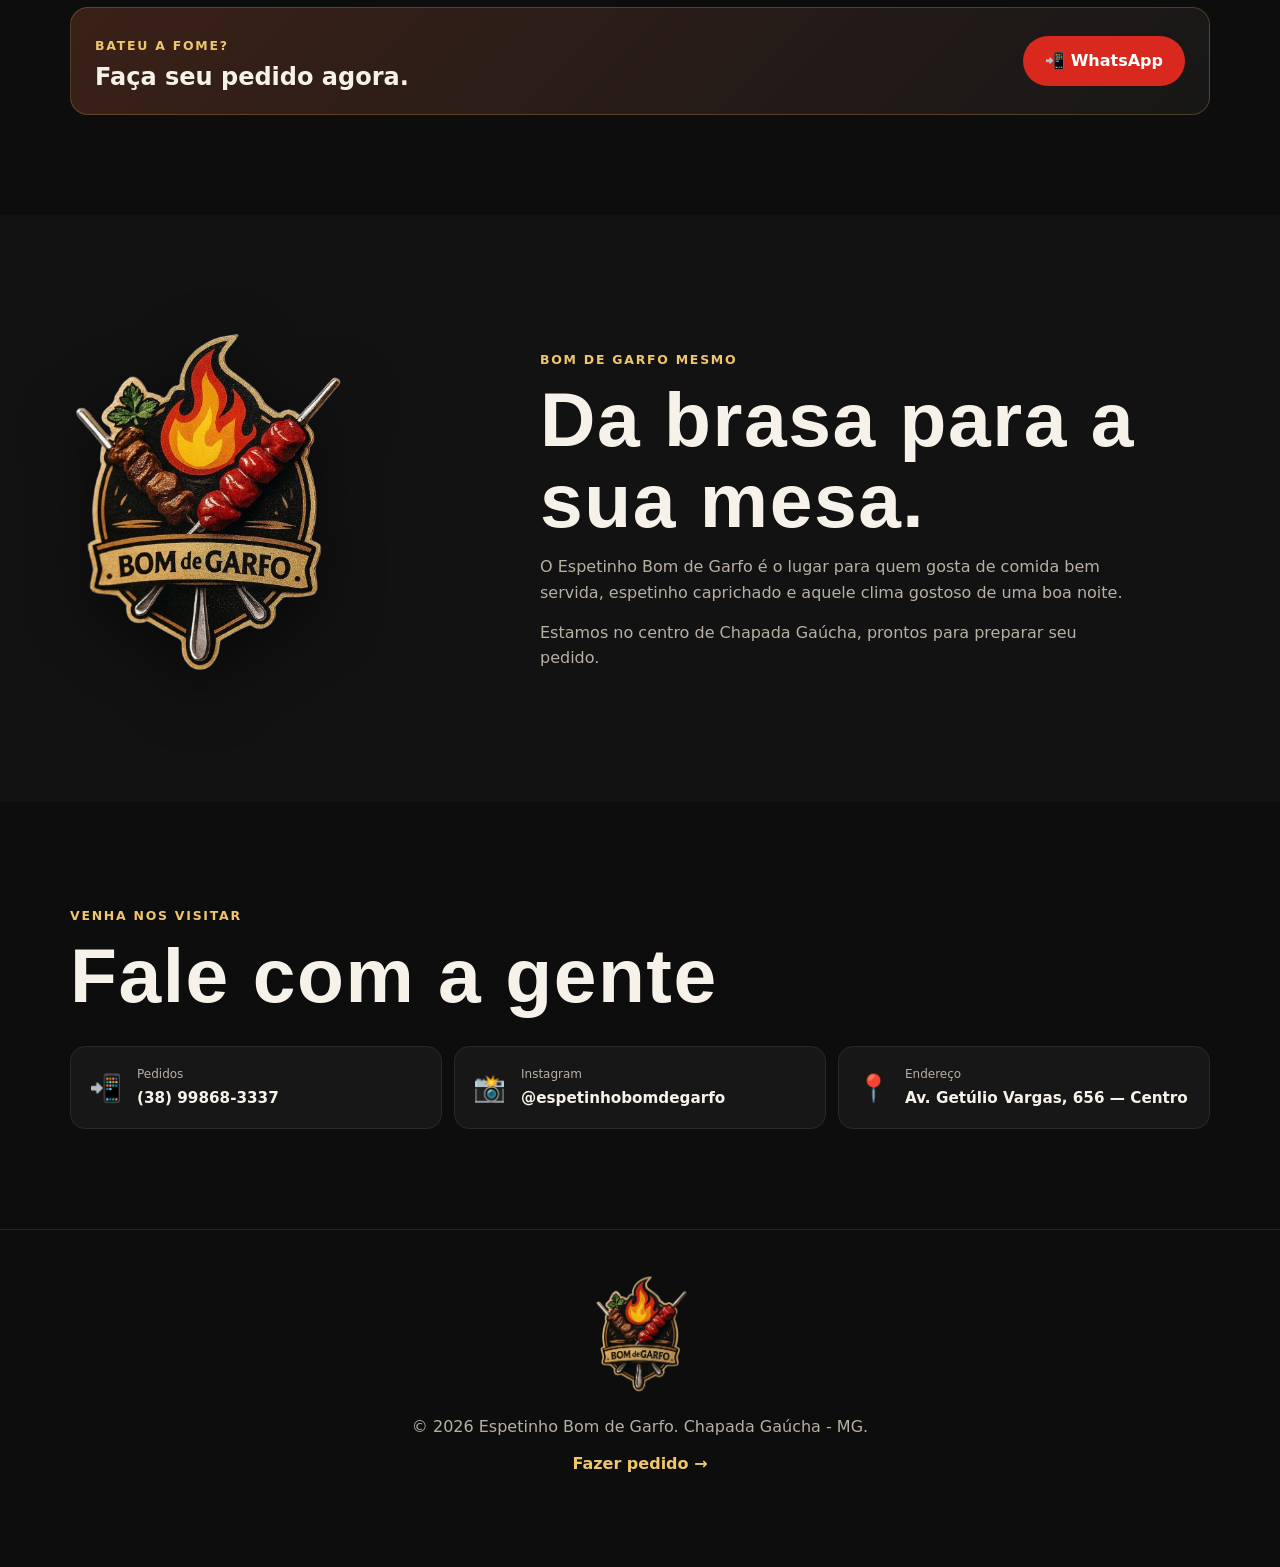
==== commit 3e747fd6: "Update whatsapp message" ====
--- a/index.html
+++ b/index.html
@@ -155,7 +155,7 @@
   </footer>
 
   <a class="floating-whatsapp"
-   href="https://wa.me/5538998683337?text=Olá!%20Quero%20fazer%20um%20pedido%20no%20Espetinho%20Bom%20de%20Garfo."
+   href="https://wa.me/5538998683337?text=Olá!%20Vim%20pelo%20site.%20Quero%20fazer%20um%20pedido."
    target="_blank"
    rel="noopener"
    aria-label="Fazer pedido pelo WhatsApp">
--- a/style.css
+++ b/style.css
@@ -162,10 +162,35 @@
 .footer a { color: var(--gold-light); font-weight: 800; }
 
 .floating-whatsapp {
-  position: fixed; right: 17px; bottom: 17px; z-index: 30;
-  display: grid; place-items: center; width: 58px; height: 58px;
-  border-radius: 50%; background: #1ebe5d; color: white;
-  font-size: 31px; box-shadow: 0 8px 25px rgba(0,0,0,.45);
+    position: fixed;
+    right: 17px;
+    bottom: 17px;
+    z-index: 30;
+
+    display: grid;
+    place-items: center;
+
+    width: 58px;
+    height: 58px;
+
+    border-radius: 50%;
+    background: #25D366;
+    color: white;
+
+    box-shadow: 0 8px 25px rgba(0, 0, 0, 0.45);
+
+    transition: transform 0.2s, background 0.2s;
+}
+
+.floating-whatsapp:hover {
+    transform: scale(1.08);
+    background: #1ebe5d;
+}
+
+.floating-whatsapp svg {
+    width: 32px;
+    height: 32px;
+    fill: currentColor;
 }
 
 @media (min-width: 620px) {
